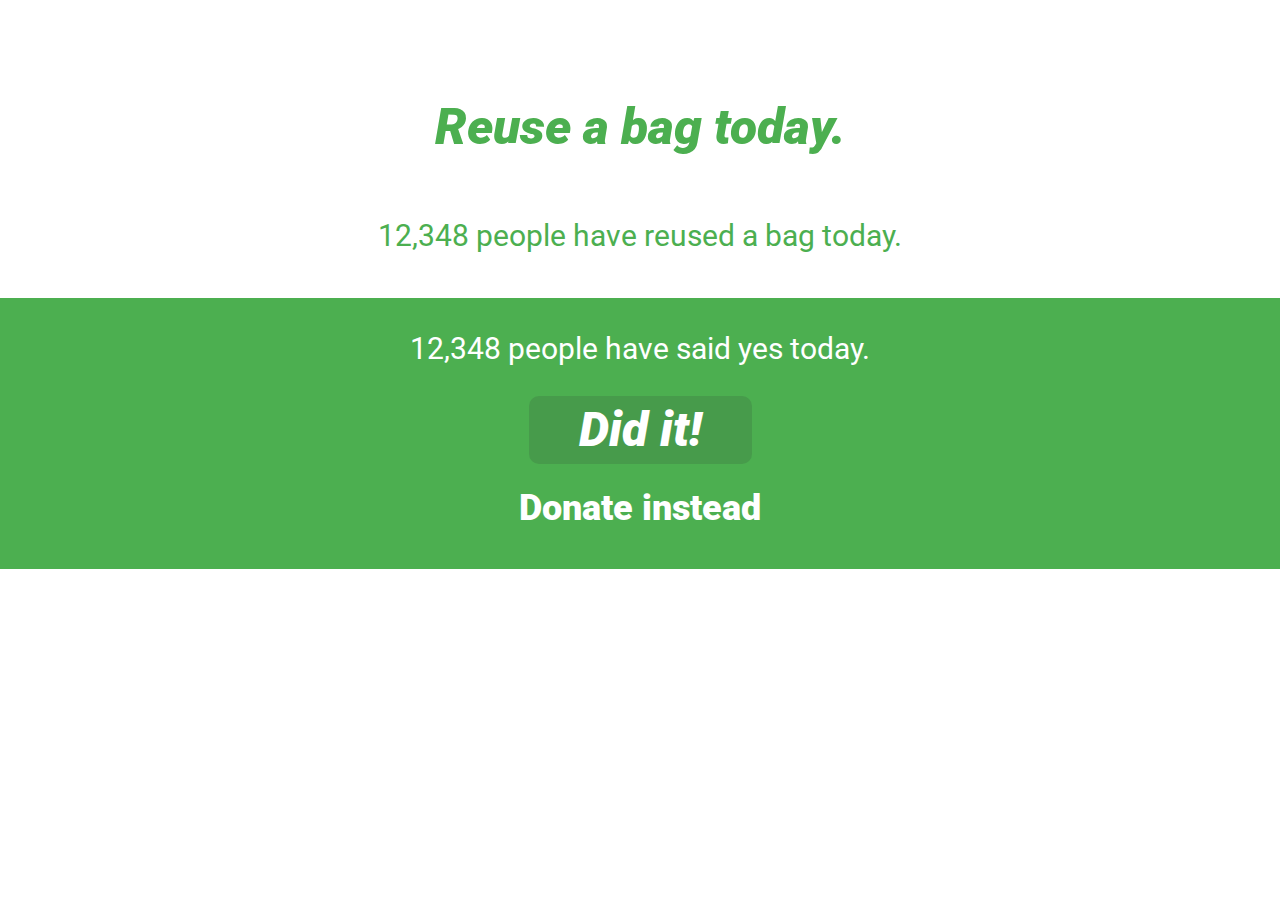
==== index.html @ 539fcfef "add jquery to tabs" ====
<!DOCTYPE html>
<html>
	<head>
		<meta charset="utf-8">
  		<meta name="viewport" content="width=device-width, initial-scale=1">
  		<title>One Thing Today</title>
		<meta name="description" content="">
		<meta title="One Thing Today">
<!-- 	    <link rel="shortcut icon" href="/images/favicon.ico" type="image/x-icon">
    	<link rel="icon" href="/images/favicon.ico" type="image/x-icon"> -->

    	<link rel="stylesheet" href="https://maxcdn.bootstrapcdn.com/bootstrap/3.3.7/css/bootstrap.min.css" integrity="sha384-BVYiiSIFeK1dGmJRAkycuHAHRg32OmUcww7on3RYdg4Va+PmSTsz/K68vbdEjh4u" crossorigin="anonymous">
    	<link href="https://fonts.googleapis.com/css?family=Roboto:400,900,900i" rel="stylesheet">
		<link rel="stylesheet" href="./main.css">
		
		<script src="http://code.jquery.com/jquery-3.1.1.min.js" integrity="sha256-hVVnYaiADRTO2PzUGmuLJr8BLUSjGIZsDYGmIJLv2b8="
		crossorigin="anonymous"></script>
		<script src="https://maxcdn.bootstrapcdn.com/bootstrap/3.3.7/js/bootstrap.min.js" integrity="sha384-Tc5IQib027qvyjSMfHjOMaLkfuWVxZxUPnCJA7l2mCWNIpG9mGCD8wGNIcPD7Txa" crossorigin="anonymous"></script>
		<script src="./main.js"></script>
		<!-- start Mixpanel --><script type="text/javascript">(function(e,a){if(!a.__SV){var b=window;try{var c,l,i,j=b.location,g=j.hash;c=function(a,b){return(l=a.match(RegExp(b+"=([^&]*)")))?l[1]:null};g&&c(g,"state")&&(i=JSON.parse(decodeURIComponent(c(g,"state"))),"mpeditor"===i.action&&(b.sessionStorage.setItem("_mpcehash",g),history.replaceState(i.desiredHash||"",e.title,j.pathname+j.search)))}catch(m){}var k,h;window.mixpanel=a;a._i=[];a.init=function(b,c,f){function e(b,a){var c=a.split(".");2==c.length&&(b=b[c[0]],a=c[1]);b[a]=function(){b.push([a].concat(Array.prototype.slice.call(arguments,
0)))}}var d=a;"undefined"!==typeof f?d=a[f]=[]:f="mixpanel";d.people=d.people||[];d.toString=function(b){var a="mixpanel";"mixpanel"!==f&&(a+="."+f);b||(a+=" (stub)");return a};d.people.toString=function(){return d.toString(1)+".people (stub)"};k="disable time_event track track_pageview track_links track_forms register register_once alias unregister identify name_tag set_config reset people.set people.set_once people.increment people.append people.union people.track_charge people.clear_charges people.delete_user".split(" ");
for(h=0;h<k.length;h++)e(d,k[h]);a._i.push([b,c,f])};a.__SV=1.2;b=e.createElement("script");b.type="text/javascript";b.async=!0;b.src="undefined"!==typeof MIXPANEL_CUSTOM_LIB_URL?MIXPANEL_CUSTOM_LIB_URL:"file:"===e.location.protocol&&"//cdn.mxpnl.com/libs/mixpanel-2-latest.min.js".match(/^\/\//)?"https://cdn.mxpnl.com/libs/mixpanel-2-latest.min.js":"//cdn.mxpnl.com/libs/mixpanel-2-latest.min.js";c=e.getElementsByTagName("script")[0];c.parentNode.insertBefore(b,c)}})(document,window.mixpanel||[]);
mixpanel.init("b48a970f2b46c65331aca0690f94a498");</script><!-- end Mixpanel -->
	</head>

	<body>
		<div id="today-item" class="white-bg">
			<h1>Reuse a bag today.</h1>
			<p>12,348 people have reused a bag today.</p>
		</div>
		<div id="action-panel" class="lt-green-bg">
			<p>12,348 people have said yes today.</p>
			<a href="./done.html"><button class="dk-green-btn">Did it!</button></a>
			<h3><a href="./donate.html">Donate instead</a></h3>
		</div>
	</body>
	
</html>
---- main.css ----
/*light green: #4caf50 */
/*dark green: #479b4b */

body {
	font-family: 'Roboto', sans-serif;
}

h1 {
	text-align: center;
	font-size: 50px;
	padding: 50px;
	font-weight: 900;
	font-style: italic;
}

h3 {
	font-weight: 900;
	font-size: 36px;
}

p {
	text-align: center;
	font-size: 30px;
}

a {
	color: white;
}

a:visited {
	color: white;
}

a:hover {
	color: white;
}

a:selected {
	color: white;
}

a:active {
	color: white;
}

#capsule {
	display: block;
	background-color: #fff;
	color: #4caf50;
	border-radius: 50px;
	font-size: 48px;
	padding: 8px 40px;
	margin: 30px auto;
	max-width: 270px;
}

.white-bg {
	background-color: #fff;
	color: #4caf50;
	padding: 30px 40px; 
}

.lt-green-bg {
	display: block;
	padding: 30px 20px; 
	background-color: #4caf50;
	color: #fff;
	text-align: center;
}

.dk-green-btn {
	background-color: #479b4b;
	border: none;
	font-size: 48px;
	font-style: italic;
	font-weight: 900;
	margin: 15px 0 5px;
	border-radius: 10px;
	padding: 0px 50px;
}

.dk-green-btn:hover {
	background-color: #378b3b;
}

.dk-green-btn:active {
	background-color: #277b2b;
}

.lt-green-btn {
	background-color: #4caf50;
	color: #fff !important;
	border-color: #479b4b;
	border-width: 1px;
	box-shadow: none;
	width: 80px;
}

.lt-green-btn.active {
	background-color: #479b4b !important;
	color: #fff !important;
}

.lt-green-btn:hover {
	color: #fff !important;
}

.minus-btn {
	background-color: #479b4b;
	border: none;
	font-size: 60px;
	color: white;
	width: 50%;
	height: 300px;
	padding-right: 75px;
}

.plus-btn {
	background-color: #4caf50;
	border: none;
	font-size: 60px;
	color: white;
	width: 50%;
	height: 300px;
	padding-left: 75px;
}

.circle {
	background-color: white;
	border-radius: 75px;
	position: absolute;
	font-size: 60px;
	color: #479b4b;
	height: 150px;
	width: 150px;
	top: 75px;
	padding-top: 33px;
	left: calc(50% - 75px);
	z-index: 1000;
	text-align: center;
}

.mission-top {
	pointer-events: none;
	position: absolute;
	top: 10px;
	color: white;
	font-size: 36px;
	width: 100%;
	text-align: center;
}

.mission-bottom {
	pointer-events: none;
	position: absolute;
	top: 234px;
	color: white;
	font-size: 36px;
	width: 100%;
	text-align: center;
}

.done-btn {
	border: none;
	background-color: white;
	border-radius: 20px;
	font-size: 22px;
	color: #479b4b;
	height: 40px;
	width: 120px;
	position: absolute;
	top: 220px;
	left: calc(50% - 60px);
	z-index: 1000;
	text-align: center;
	display: none;
}

.dollar:before {
	content: '$';
}

.bottom-div {
	text-align: center;
}

.bottom-btn {
	border: none;
	background-color: #479b4b;
	color: white;
	font-size: 24px;
	height: 72px;
	width: 60%;
	border-radius: 36px;
}

.caption {
	display: block;
	font-size: 14px;
	padding: 2px;
}

.green-dot-container {
	margin-top: 30px; 
	font-size: 30px;
	text-align: center;
	line-height: 60%;
}

#action-panel {
	padding: 30px 15px;
	text-align: center;

}

#counter {
	color: #479b4b;
	font-size: 52px;
	text-align: center;
}

.goal {
	color: #479b4b;
	font-size: 36px;
	text-align: center;
}

.phone {
	display: block !important;
}

.website {
	display: none !important;
}

@media screen and (min-width: 750px) {
	.phone {
		display: none !important;
	}

	.website {
		display: block !important;
	}
}
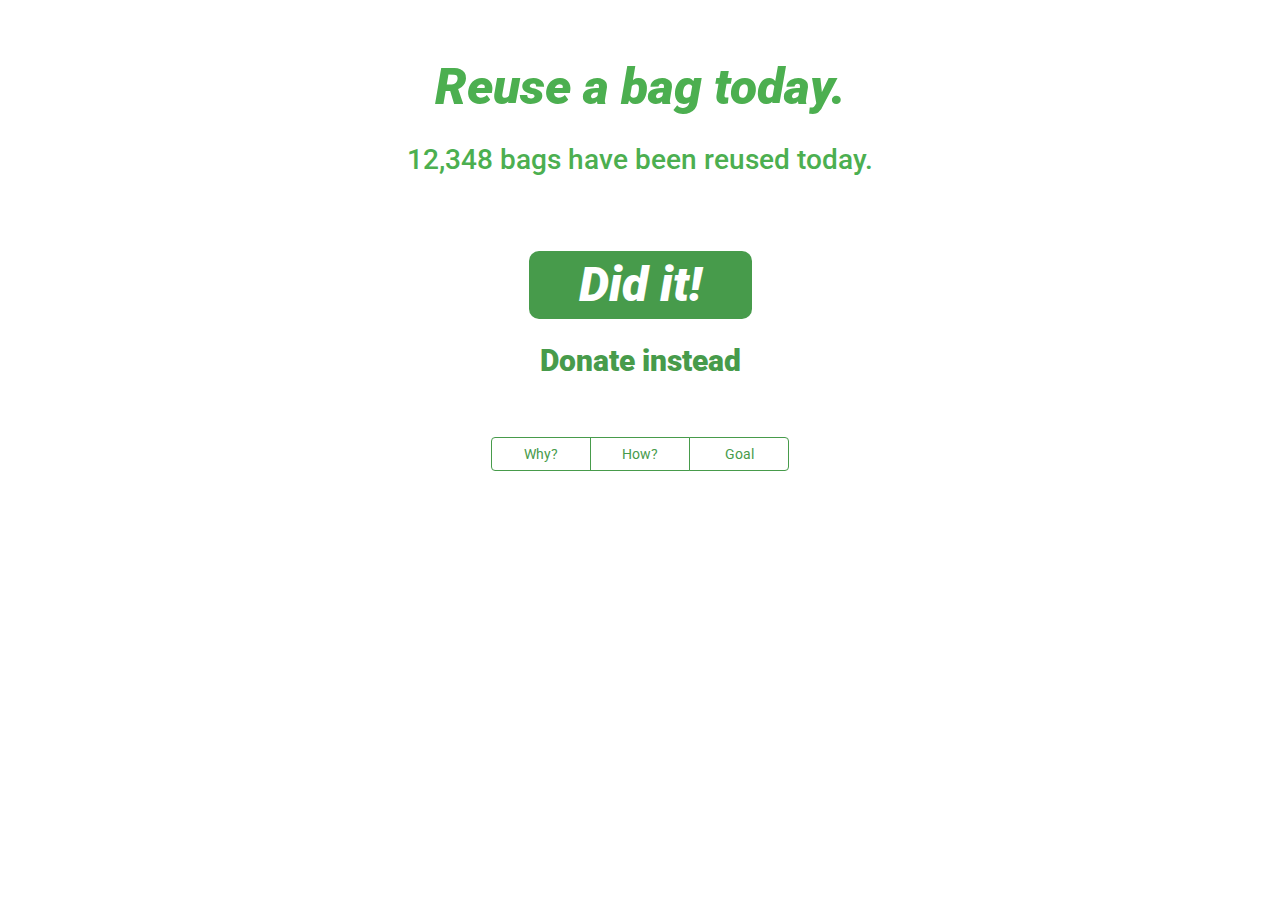
==== commit 7b382678: "Make front-page buttons functional" ====
--- a/index.html
+++ b/index.html
@@ -17,21 +17,43 @@
 		crossorigin="anonymous"></script>
 		<script src="https://maxcdn.bootstrapcdn.com/bootstrap/3.3.7/js/bootstrap.min.js" integrity="sha384-Tc5IQib027qvyjSMfHjOMaLkfuWVxZxUPnCJA7l2mCWNIpG9mGCD8wGNIcPD7Txa" crossorigin="anonymous"></script>
 		<script src="./main.js"></script>
-		<!-- start Mixpanel --><script type="text/javascript">(function(e,a){if(!a.__SV){var b=window;try{var c,l,i,j=b.location,g=j.hash;c=function(a,b){return(l=a.match(RegExp(b+"=([^&]*)")))?l[1]:null};g&&c(g,"state")&&(i=JSON.parse(decodeURIComponent(c(g,"state"))),"mpeditor"===i.action&&(b.sessionStorage.setItem("_mpcehash",g),history.replaceState(i.desiredHash||"",e.title,j.pathname+j.search)))}catch(m){}var k,h;window.mixpanel=a;a._i=[];a.init=function(b,c,f){function e(b,a){var c=a.split(".");2==c.length&&(b=b[c[0]],a=c[1]);b[a]=function(){b.push([a].concat(Array.prototype.slice.call(arguments,
-0)))}}var d=a;"undefined"!==typeof f?d=a[f]=[]:f="mixpanel";d.people=d.people||[];d.toString=function(b){var a="mixpanel";"mixpanel"!==f&&(a+="."+f);b||(a+=" (stub)");return a};d.people.toString=function(){return d.toString(1)+".people (stub)"};k="disable time_event track track_pageview track_links track_forms register register_once alias unregister identify name_tag set_config reset people.set people.set_once people.increment people.append people.union people.track_charge people.clear_charges people.delete_user".split(" ");
-for(h=0;h<k.length;h++)e(d,k[h]);a._i.push([b,c,f])};a.__SV=1.2;b=e.createElement("script");b.type="text/javascript";b.async=!0;b.src="undefined"!==typeof MIXPANEL_CUSTOM_LIB_URL?MIXPANEL_CUSTOM_LIB_URL:"file:"===e.location.protocol&&"//cdn.mxpnl.com/libs/mixpanel-2-latest.min.js".match(/^\/\//)?"https://cdn.mxpnl.com/libs/mixpanel-2-latest.min.js":"//cdn.mxpnl.com/libs/mixpanel-2-latest.min.js";c=e.getElementsByTagName("script")[0];c.parentNode.insertBefore(b,c)}})(document,window.mixpanel||[]);
-mixpanel.init("b48a970f2b46c65331aca0690f94a498");</script><!-- end Mixpanel -->
 	</head>
 
-	<body>
-		<div id="today-item" class="white-bg">
-			<h1>Reuse a bag today.</h1>
-			<p>12,348 people have reused a bag today.</p>
+	<body class="white-bg">
+		<div id="today-item">
+			<h1>
+				Reuse a bag today.
+			</h1>
+			<h2>12,348 bags have been reused today.</h2>
 		</div>
-		<div id="action-panel" class="lt-green-bg">
-			<p>12,348 people have said yes today.</p>
-			<a href="./done.html"><button class="dk-green-btn">Did it!</button></a>
-			<h3><a href="./donate.html">Donate instead</a></h3>
+
+		<div id="action-panel">
+			<a href="./done"><button class="dk-green-btn">Did it!</button></a>
+			<a class="green-link" href="./donate"><h3>Donate instead</h3></a>
+		</div>
+
+		<div id="info-section">
+			<div class="btn-group" id="button-holder" role="group">
+				<button type="button" class="btn white-btn" id="why-btn">Why?</button>
+				<button type="button" class="btn white-btn" id="how-btn">How?</button>
+				<button type="button" class="btn white-btn" id="goal-btn">Goal</button>
+			</div>
+
+			<div class="section" id="why">
+				<p>Lorem ipsum dolor sit amet, consectetur adipiscing elit. Mauris felis tellus, varius eu congue ac, ultricies ac augue. Proin ac hendrerit tellus. Mauris fermentum vel lectus at sollicitudin. Donec sodales sed felis vitae facilisis. Integer ut laoreet nunc, nec consectetur lacus. Quisque iaculis varius justo in aliquet. Etiam hendrerit elit quis semper gravida. Integer consectetur libero ullamcorper ante venenatis, vitae fermentum diam gravida. Etiam ac tempus neque. Maecenas ut porta enim, eu egestas magna. Sed quis neque sit amet lectus imperdiet semper. Aenean urna elit, fermentum non scelerisque non, rutrum sit amet massa.</p>
+				<p>Curabitur tincidunt quam at pharetra faucibus. Nam non leo diam. Fusce ante lorem, ornare vitae nisi sed, euismod vehicula dui. Praesent tortor metus, blandit vel aliquam mattis, tincidunt at ante. In ornare nulla vel est ornare commodo. Vestibulum non felis dignissim, iaculis ante lacinia, ultrices dui. Aenean scelerisque vehicula nisl tincidunt mattis. Phasellus cursus at risus eget ornare. Fusce vitae justo vestibulum mi gravida laoreet.</p>
+				<p>Nam pharetra maximus tortor, sed luctus arcu blandit at. Cras tristique viverra nunc non eleifend. Vivamus finibus et dolor eu malesuada. Interdum et malesuada fames ac ante ipsum primis in faucibus. In quam nunc, convallis sed lacinia sit amet, faucibus quis libero. Pellentesque habitant morbi tristique senectus et netus et malesuada fames ac turpis egestas. In et orci velit. Mauris sed ornare magna. Aliquam hendrerit mauris ipsum, vel vehicula nisl auctor sit amet. Suspendisse sodales dui a quam placerat lobortis. In tempor interdum turpis quis lacinia. Vivamus efficitur suscipit enim.</p>
+			</div>
+			<div class="section" id="how">
+				<p>Lorem ipsum dolor sit amet, consectetur adipiscing elit. Cras congue, nisi non pulvinar ultricies, ante urna dapibus erat, sagittis blandit magna ipsum in velit. Aenean rutrum vel enim in fermentum. Sed ex tortor, pretium ut massa sit amet, consectetur laoreet metus. Interdum et malesuada fames ac ante ipsum primis in faucibus. Donec facilisis dolor et facilisis rhoncus. Nunc consequat leo sodales lacus lacinia laoreet. Duis rutrum justo et nulla consectetur maximus. Duis pellentesque rhoncus erat vitae tristique. Donec vitae lacus sodales, euismod dolor quis, volutpat lacus. Cras blandit euismod pretium. Donec a justo vitae metus consectetur fermentum. In mollis iaculis arcu, sed rhoncus lacus ornare ut.</p>
+				<p>Fusce lorem leo, condimentum vitae tortor non, eleifend convallis sapien. Vestibulum condimentum vulputate lorem. Phasellus malesuada volutpat condimentum. Phasellus vulputate urna lectus, eget porta eros rhoncus vel. Integer nec mollis lorem, in accumsan ante. Phasellus mi nibh, finibus nec pellentesque at, scelerisque sed nulla. Pellentesque habitant morbi tristique senectus et netus et malesuada fames ac turpis egestas. Donec vehicula gravida arcu, nec convallis est feugiat vel. Donec id nunc quis tortor tincidunt eleifend ultrices eget libero. Nam egestas lobortis maximus. Donec scelerisque magna in risus aliquam, in molestie eros mattis. Fusce at pulvinar ligula, id scelerisque sem. Suspendisse eu massa blandit, consectetur dui vel, interdum est. Integer ullamcorper nibh ac lorem auctor viverra.</p>
+				<p>Aliquam blandit lorem lacus, interdum fermentum leo rutrum non. Vivamus eros libero, ornare ut diam ac, interdum feugiat dolor. Sed at eros eu elit tincidunt semper non nec nisl. Nam dapibus id ex ac gravida. Suspendisse porttitor eleifend erat. Integer vestibulum augue non pulvinar dictum. Nulla eleifend pretium felis sed eleifend. Praesent lacinia elit porta, dignissim felis non, hendrerit ipsum. Sed laoreet ante non accumsan aliquet.</p>
+			</div>
+			<div class="section" id="goal">
+				<p>Lorem ipsum dolor sit amet, consectetur adipiscing elit. Suspendisse euismod dapibus ante in lacinia. Aenean nec erat placerat dui placerat consequat tempor eleifend quam. Donec tincidunt ex vel vehicula consectetur. Phasellus eu diam placerat, lobortis massa sit amet, facilisis purus. Sed volutpat malesuada fringilla. Donec viverra felis urna, sit amet pellentesque eros molestie et. Suspendisse potenti.</p>
+				<p>Donec gravida tellus non convallis interdum. Sed leo metus, sodales nec erat sed, fringilla bibendum erat. In magna nisi, sollicitudin id nunc vel, laoreet mollis mi. Aliquam erat volutpat. Vestibulum eu luctus lacus, quis tempus dui. Fusce sit amet tellus non massa varius eleifend a nec lorem. Aenean convallis metus ligula, eget interdum neque pulvinar non. Aenean volutpat justo semper, molestie diam finibus, finibus neque.</p>
+				<p>Aenean at leo arcu. Suspendisse mollis ante quis arcu feugiat accumsan. In vitae ex ut ante scelerisque scelerisque vitae in erat. Mauris a feugiat nisl, in dignissim tellus. Ut consectetur feugiat libero luctus viverra. Nam rutrum lectus vitae tortor convallis, in semper risus efficitur. Duis ultrices ex sed tortor mattis posuere. Duis vulputate velit non dui convallis gravida. Fusce aliquet, nibh vel bibendum egestas, velit augue pellentesque urna, vel pellentesque eros metus vulputate felis. Fusce convallis sodales tristique.</p>
+			</div>
 		</div>
 	</body>
 	
--- a/main.css
+++ b/main.css
@@ -8,14 +8,20 @@
 h1 {
 	text-align: center;
 	font-size: 50px;
-	padding: 50px;
+	padding: 10px;
 	font-weight: 900;
 	font-style: italic;
 }
 
+h2 {
+	text-align: center;
+	font-size: 28px;
+	padding-bottom: 20px;
+}
+
 h3 {
 	font-weight: 900;
-	font-size: 36px;
+	font-size: 30px;
 }
 
 p {
@@ -43,7 +49,27 @@
 	color: white;
 }
 
-#capsule {
+.green-link {
+	color: #479b4b;
+}
+
+.green-link:visited {
+	color: #479b4b;
+}
+
+.green-link:hover {
+	color: #479b4b;
+}
+
+.green-link:selected {
+	color: #479b4b;
+}
+
+.green-link:active {
+	color: #479b4b;
+}
+
+.capsule {
 	display: block;
 	background-color: #fff;
 	color: #4caf50;
@@ -62,7 +88,7 @@
 
 .lt-green-bg {
 	display: block;
-	padding: 30px 20px; 
+	padding: 30px 40px; 
 	background-color: #4caf50;
 	color: #fff;
 	text-align: center;
@@ -93,7 +119,7 @@
 	border-color: #479b4b;
 	border-width: 1px;
 	box-shadow: none;
-	width: 80px;
+	width: 100px;
 }
 
 .lt-green-btn.active {
@@ -103,6 +129,41 @@
 
 .lt-green-btn:hover {
 	color: #fff !important;
+}
+
+#info-section {
+	text-align: center;
+}
+
+.white-btn {
+	background-color: #fff;
+	color: #479b4b;
+	border-color: #479b4b;
+	border-width: 1px;
+	box-shadow: none;
+	width: 100px;
+}
+
+.white-btn.active {
+	background-color: #479b4b;
+	color: #fff;
+}
+
+.white-btn:hover {
+	color: #479b4b;
+}
+
+.white-btn.active:hover {
+	color: #fff;
+}
+
+.section {
+	display: none;
+	font-size: 
+}
+
+.section.active {
+	display: block;
 }
 
 .minus-btn {
@@ -210,7 +271,7 @@
 #action-panel {
 	padding: 30px 15px;
 	text-align: center;
-
+	margin-bottom: 20px;
 }
 
 #counter {
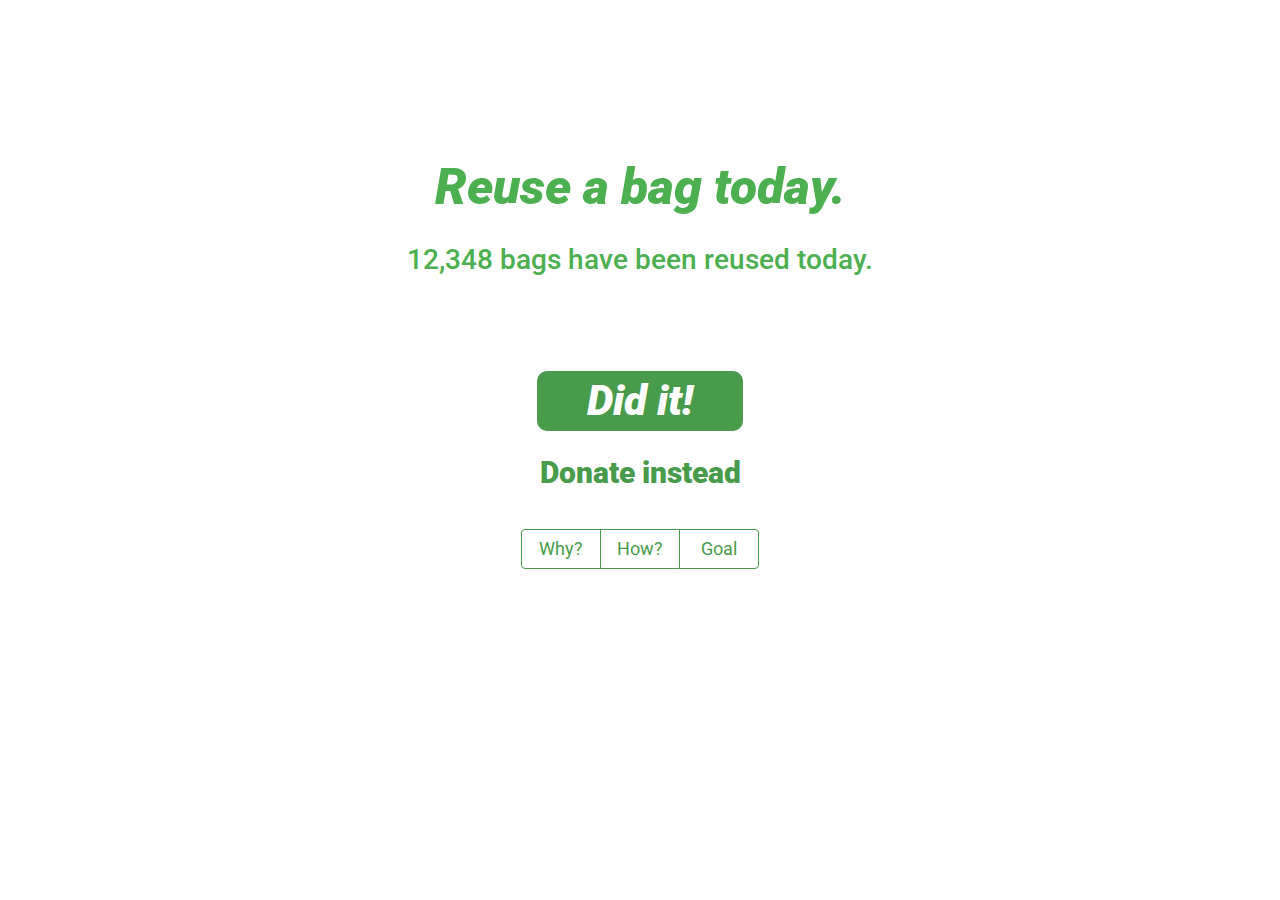
==== commit d8c1e5d5: "CSS to make it pretty for the viewers" ====
--- a/index.html
+++ b/index.html
@@ -17,6 +17,10 @@
 		crossorigin="anonymous"></script>
 		<script src="https://maxcdn.bootstrapcdn.com/bootstrap/3.3.7/js/bootstrap.min.js" integrity="sha384-Tc5IQib027qvyjSMfHjOMaLkfuWVxZxUPnCJA7l2mCWNIpG9mGCD8wGNIcPD7Txa" crossorigin="anonymous"></script>
 		<script src="./main.js"></script>
+		<!-- start Mixpanel --><script type="text/javascript">(function(e,a){if(!a.__SV){var b=window;try{var c,l,i,j=b.location,g=j.hash;c=function(a,b){return(l=a.match(RegExp(b+"=([^&]*)")))?l[1]:null};g&&c(g,"state")&&(i=JSON.parse(decodeURIComponent(c(g,"state"))),"mpeditor"===i.action&&(b.sessionStorage.setItem("_mpcehash",g),history.replaceState(i.desiredHash||"",e.title,j.pathname+j.search)))}catch(m){}var k,h;window.mixpanel=a;a._i=[];a.init=function(b,c,f){function e(b,a){var c=a.split(".");2==c.length&&(b=b[c[0]],a=c[1]);b[a]=function(){b.push([a].concat(Array.prototype.slice.call(arguments,
+0)))}}var d=a;"undefined"!==typeof f?d=a[f]=[]:f="mixpanel";d.people=d.people||[];d.toString=function(b){var a="mixpanel";"mixpanel"!==f&&(a+="."+f);b||(a+=" (stub)");return a};d.people.toString=function(){return d.toString(1)+".people (stub)"};k="disable time_event track track_pageview track_links track_forms register register_once alias unregister identify name_tag set_config reset people.set people.set_once people.increment people.append people.union people.track_charge people.clear_charges people.delete_user".split(" ");
+for(h=0;h<k.length;h++)e(d,k[h]);a._i.push([b,c,f])};a.__SV=1.2;b=e.createElement("script");b.type="text/javascript";b.async=!0;b.src="undefined"!==typeof MIXPANEL_CUSTOM_LIB_URL?MIXPANEL_CUSTOM_LIB_URL:"file:"===e.location.protocol&&"//cdn.mxpnl.com/libs/mixpanel-2-latest.min.js".match(/^\/\//)?"https://cdn.mxpnl.com/libs/mixpanel-2-latest.min.js":"//cdn.mxpnl.com/libs/mixpanel-2-latest.min.js";c=e.getElementsByTagName("script")[0];c.parentNode.insertBefore(b,c)}})(document,window.mixpanel||[]);
+mixpanel.init("b48a970f2b46c65331aca0690f94a498");</script><!-- end Mixpanel -->
 	</head>
 
 	<body class="white-bg">
@@ -40,19 +44,19 @@
 			</div>
 
 			<div class="section" id="why">
-				<p>Lorem ipsum dolor sit amet, consectetur adipiscing elit. Mauris felis tellus, varius eu congue ac, ultricies ac augue. Proin ac hendrerit tellus. Mauris fermentum vel lectus at sollicitudin. Donec sodales sed felis vitae facilisis. Integer ut laoreet nunc, nec consectetur lacus. Quisque iaculis varius justo in aliquet. Etiam hendrerit elit quis semper gravida. Integer consectetur libero ullamcorper ante venenatis, vitae fermentum diam gravida. Etiam ac tempus neque. Maecenas ut porta enim, eu egestas magna. Sed quis neque sit amet lectus imperdiet semper. Aenean urna elit, fermentum non scelerisque non, rutrum sit amet massa.</p>
-				<p>Curabitur tincidunt quam at pharetra faucibus. Nam non leo diam. Fusce ante lorem, ornare vitae nisi sed, euismod vehicula dui. Praesent tortor metus, blandit vel aliquam mattis, tincidunt at ante. In ornare nulla vel est ornare commodo. Vestibulum non felis dignissim, iaculis ante lacinia, ultrices dui. Aenean scelerisque vehicula nisl tincidunt mattis. Phasellus cursus at risus eget ornare. Fusce vitae justo vestibulum mi gravida laoreet.</p>
-				<p>Nam pharetra maximus tortor, sed luctus arcu blandit at. Cras tristique viverra nunc non eleifend. Vivamus finibus et dolor eu malesuada. Interdum et malesuada fames ac ante ipsum primis in faucibus. In quam nunc, convallis sed lacinia sit amet, faucibus quis libero. Pellentesque habitant morbi tristique senectus et netus et malesuada fames ac turpis egestas. In et orci velit. Mauris sed ornare magna. Aliquam hendrerit mauris ipsum, vel vehicula nisl auctor sit amet. Suspendisse sodales dui a quam placerat lobortis. In tempor interdum turpis quis lacinia. Vivamus efficitur suscipit enim.</p>
+				<div class="col-md-4">Lorem ipsum dolor sit amet, consectetur adipiscing elit. Mauris felis tellus, varius eu congue ac, ultricies ac augue.</div>
+				<div class="col-md-4">Curabitur tincidunt quam at pharetra faucibus. Nam non leo diam. Fusce ante lorem, ornare vitae nisi sed, euismod vehicula dui.</div>
+				<div class="col-md-4">Nam pharetra maximus tortor, sed luctus arcu blandit at. Cras tristique viverra nunc non eleifend. Vivamus finibus et dolor eu malesuada.</div>
 			</div>
 			<div class="section" id="how">
-				<p>Lorem ipsum dolor sit amet, consectetur adipiscing elit. Cras congue, nisi non pulvinar ultricies, ante urna dapibus erat, sagittis blandit magna ipsum in velit. Aenean rutrum vel enim in fermentum. Sed ex tortor, pretium ut massa sit amet, consectetur laoreet metus. Interdum et malesuada fames ac ante ipsum primis in faucibus. Donec facilisis dolor et facilisis rhoncus. Nunc consequat leo sodales lacus lacinia laoreet. Duis rutrum justo et nulla consectetur maximus. Duis pellentesque rhoncus erat vitae tristique. Donec vitae lacus sodales, euismod dolor quis, volutpat lacus. Cras blandit euismod pretium. Donec a justo vitae metus consectetur fermentum. In mollis iaculis arcu, sed rhoncus lacus ornare ut.</p>
-				<p>Fusce lorem leo, condimentum vitae tortor non, eleifend convallis sapien. Vestibulum condimentum vulputate lorem. Phasellus malesuada volutpat condimentum. Phasellus vulputate urna lectus, eget porta eros rhoncus vel. Integer nec mollis lorem, in accumsan ante. Phasellus mi nibh, finibus nec pellentesque at, scelerisque sed nulla. Pellentesque habitant morbi tristique senectus et netus et malesuada fames ac turpis egestas. Donec vehicula gravida arcu, nec convallis est feugiat vel. Donec id nunc quis tortor tincidunt eleifend ultrices eget libero. Nam egestas lobortis maximus. Donec scelerisque magna in risus aliquam, in molestie eros mattis. Fusce at pulvinar ligula, id scelerisque sem. Suspendisse eu massa blandit, consectetur dui vel, interdum est. Integer ullamcorper nibh ac lorem auctor viverra.</p>
-				<p>Aliquam blandit lorem lacus, interdum fermentum leo rutrum non. Vivamus eros libero, ornare ut diam ac, interdum feugiat dolor. Sed at eros eu elit tincidunt semper non nec nisl. Nam dapibus id ex ac gravida. Suspendisse porttitor eleifend erat. Integer vestibulum augue non pulvinar dictum. Nulla eleifend pretium felis sed eleifend. Praesent lacinia elit porta, dignissim felis non, hendrerit ipsum. Sed laoreet ante non accumsan aliquet.</p>
+				<div class="col-md-4">Lorem ipsum dolor sit amet, consectetur adipiscing elit. Cras congue, nisi non pulvinar ultricies, ante urna dapibus erat, sagittis blandit magna ipsum in velit.</div>
+				<div class="col-md-4">Fusce lorem leo, condimentum vitae tortor non, eleifend convallis sapien. Vestibulum condimentum vulputate lorem.</div>
+				<div class="col-md-4">Aliquam blandit lorem lacus, interdum fermentum leo rutrum non. Vivamus eros libero, ornare ut diam ac, interdum feugiat dolor.</div>
 			</div>
 			<div class="section" id="goal">
-				<p>Lorem ipsum dolor sit amet, consectetur adipiscing elit. Suspendisse euismod dapibus ante in lacinia. Aenean nec erat placerat dui placerat consequat tempor eleifend quam. Donec tincidunt ex vel vehicula consectetur. Phasellus eu diam placerat, lobortis massa sit amet, facilisis purus. Sed volutpat malesuada fringilla. Donec viverra felis urna, sit amet pellentesque eros molestie et. Suspendisse potenti.</p>
-				<p>Donec gravida tellus non convallis interdum. Sed leo metus, sodales nec erat sed, fringilla bibendum erat. In magna nisi, sollicitudin id nunc vel, laoreet mollis mi. Aliquam erat volutpat. Vestibulum eu luctus lacus, quis tempus dui. Fusce sit amet tellus non massa varius eleifend a nec lorem. Aenean convallis metus ligula, eget interdum neque pulvinar non. Aenean volutpat justo semper, molestie diam finibus, finibus neque.</p>
-				<p>Aenean at leo arcu. Suspendisse mollis ante quis arcu feugiat accumsan. In vitae ex ut ante scelerisque scelerisque vitae in erat. Mauris a feugiat nisl, in dignissim tellus. Ut consectetur feugiat libero luctus viverra. Nam rutrum lectus vitae tortor convallis, in semper risus efficitur. Duis ultrices ex sed tortor mattis posuere. Duis vulputate velit non dui convallis gravida. Fusce aliquet, nibh vel bibendum egestas, velit augue pellentesque urna, vel pellentesque eros metus vulputate felis. Fusce convallis sodales tristique.</p>
+				<div class="col-md-4">Lorem ipsum dolor sit amet, consectetur adipiscing elit. Suspendisse euismod dapibus ante in lacinia.</div>
+				<div class="col-md-4">Donec gravida tellus non convallis interdum. Sed leo metus, sodales nec erat sed, fringilla bibendum erat.</div>
+				<div class="col-md-4">Aenean at leo arcu. Suspendisse mollis ante quis arcu feugiat accumsan. In vitae ex ut ante scelerisque scelerisque vitae in erat.</div>
 			</div>
 		</div>
 	</body>
--- a/main.css
+++ b/main.css
@@ -69,7 +69,7 @@
 	color: #479b4b;
 }
 
-.capsule {
+#capsule {
 	display: block;
 	background-color: #fff;
 	color: #4caf50;
@@ -88,7 +88,7 @@
 
 .lt-green-bg {
 	display: block;
-	padding: 30px 40px; 
+	padding: 30px 20px; 
 	background-color: #4caf50;
 	color: #fff;
 	text-align: center;
@@ -97,7 +97,7 @@
 .dk-green-btn {
 	background-color: #479b4b;
 	border: none;
-	font-size: 48px;
+	font-size: 42px;
 	font-style: italic;
 	font-weight: 900;
 	margin: 15px 0 5px;
@@ -119,7 +119,7 @@
 	border-color: #479b4b;
 	border-width: 1px;
 	box-shadow: none;
-	width: 100px;
+	width: 80px;
 }
 
 .lt-green-btn.active {
@@ -141,7 +141,8 @@
 	border-color: #479b4b;
 	border-width: 1px;
 	box-shadow: none;
-	width: 100px;
+	width: 80px;
+	font-size: 18px;
 }
 
 .white-btn.active {
@@ -159,11 +160,16 @@
 
 .section {
 	display: none;
-	font-size: 
+	padding-top: 20px;
 }
 
 .section.active {
 	display: block;
+}
+
+.section > p {
+	font-size: 16px;
+	margin-top: 10px;
 }
 
 .minus-btn {
@@ -204,9 +210,9 @@
 .mission-top {
 	pointer-events: none;
 	position: absolute;
-	top: 10px;
-	color: white;
-	font-size: 36px;
+	top: 16px;
+	color: white;
+	font-size: 30px;
 	width: 100%;
 	text-align: center;
 }
@@ -214,9 +220,9 @@
 .mission-bottom {
 	pointer-events: none;
 	position: absolute;
-	top: 234px;
-	color: white;
-	font-size: 36px;
+	top: 240px;
+	color: white;
+	font-size: 30px;
 	width: 100%;
 	text-align: center;
 }
@@ -257,7 +263,7 @@
 
 .caption {
 	display: block;
-	font-size: 14px;
+	font-size: 16px;
 	padding: 2px;
 }
 
@@ -269,7 +275,7 @@
 }
 
 #action-panel {
-	padding: 30px 15px;
+	padding: 10px;
 	text-align: center;
 	margin-bottom: 20px;
 }
@@ -282,8 +288,9 @@
 
 .goal {
 	color: #479b4b;
-	font-size: 36px;
-	text-align: center;
+	font-size: 30px;
+	text-align: center;
+	padding: 0px 10px;
 }
 
 .phone {
@@ -302,4 +309,31 @@
 	.website {
 		display: block !important;
 	}
+}
+
+.section > .col-md-4 {
+	padding: 10px 0;
+}
+
+.green-dot-container > .row > .col-md-4 {
+	padding: 10px 0;
+}
+
+@media screen and (min-width: 991px) {
+	.white-bg {
+		padding: 100px 80px 40px 80px;
+	}
+
+	#today-item {
+		margin: 50px 0;
+	}
+
+	.section > .col-md-4 {
+		padding: 10px;
+		font-size: 18px;
+	}
+}
+
+.fa {
+	margin: 40px 0 10px 0;
 }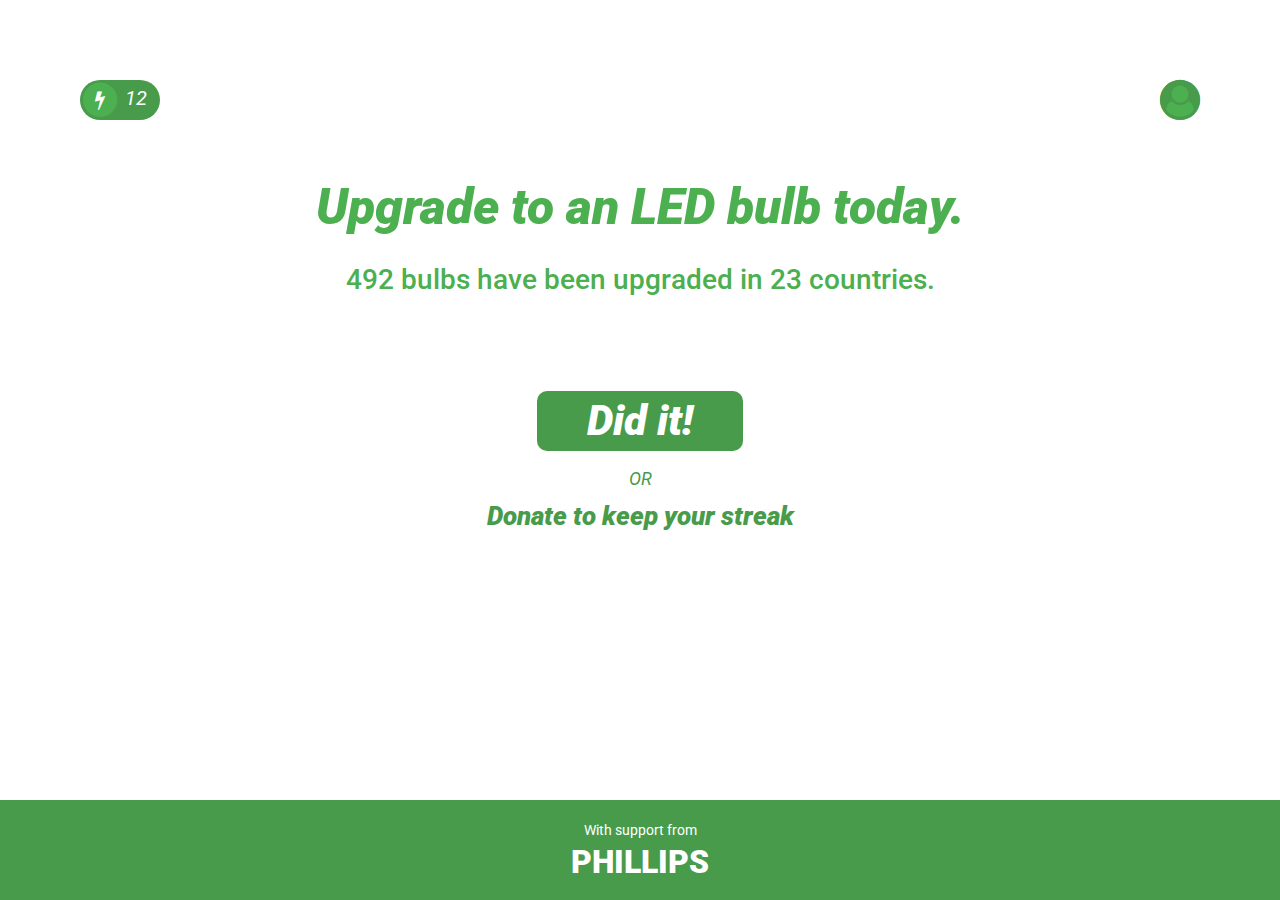
==== commit 004e900c: "Front page with footer" ====
--- a/index.html
+++ b/index.html
@@ -11,6 +11,7 @@
 
     	<link rel="stylesheet" href="https://maxcdn.bootstrapcdn.com/bootstrap/3.3.7/css/bootstrap.min.css" integrity="sha384-BVYiiSIFeK1dGmJRAkycuHAHRg32OmUcww7on3RYdg4Va+PmSTsz/K68vbdEjh4u" crossorigin="anonymous">
     	<link href="https://fonts.googleapis.com/css?family=Roboto:400,900,900i" rel="stylesheet">
+    	<link rel="stylesheet" href="http://maxcdn.bootstrapcdn.com/font-awesome/4.7.0/css/font-awesome.min.css">
 		<link rel="stylesheet" href="./main.css">
 		
 		<script src="http://code.jquery.com/jquery-3.1.1.min.js" integrity="sha256-hVVnYaiADRTO2PzUGmuLJr8BLUSjGIZsDYGmIJLv2b8="
@@ -24,41 +25,35 @@
 	</head>
 
 	<body class="white-bg">
+		<div id="streak">
+			<span class="fa-stack fa-lg">
+				<i class="fa fa-circle fa-stack-2x"></i>
+				<i class="fa fa-bolt fa-stack-1x fa-inverse" aria-hidden="true"></i>
+			</span>
+			12
+		</div>
+		<div id="user">
+			<span class="fa-stack fa-lg">
+				<i class="fa fa-user-circle fa-stack-2x"></i>
+			</span>
+		</div>
 		<div id="today-item">
 			<h1>
-				Reuse a bag today.
+				Upgrade to an LED bulb today.
 			</h1>
-			<h2>12,348 bags have been reused today.</h2>
+			<h2>492 bulbs have been upgraded in 23 countries.</h2>
 		</div>
 
 		<div id="action-panel">
 			<a href="./done"><button class="dk-green-btn">Did it!</button></a>
-			<a class="green-link" href="./donate"><h3>Donate instead</h3></a>
+			<p>OR</p>
+			<a class="green-link" href="./donate"><h3>Donate to keep your streak</h3></a>
 		</div>
 
-		<div id="info-section">
-			<div class="btn-group" id="button-holder" role="group">
-				<button type="button" class="btn white-btn" id="why-btn">Why?</button>
-				<button type="button" class="btn white-btn" id="how-btn">How?</button>
-				<button type="button" class="btn white-btn" id="goal-btn">Goal</button>
-			</div>
-
-			<div class="section" id="why">
-				<div class="col-md-4">Lorem ipsum dolor sit amet, consectetur adipiscing elit. Mauris felis tellus, varius eu congue ac, ultricies ac augue.</div>
-				<div class="col-md-4">Curabitur tincidunt quam at pharetra faucibus. Nam non leo diam. Fusce ante lorem, ornare vitae nisi sed, euismod vehicula dui.</div>
-				<div class="col-md-4">Nam pharetra maximus tortor, sed luctus arcu blandit at. Cras tristique viverra nunc non eleifend. Vivamus finibus et dolor eu malesuada.</div>
-			</div>
-			<div class="section" id="how">
-				<div class="col-md-4">Lorem ipsum dolor sit amet, consectetur adipiscing elit. Cras congue, nisi non pulvinar ultricies, ante urna dapibus erat, sagittis blandit magna ipsum in velit.</div>
-				<div class="col-md-4">Fusce lorem leo, condimentum vitae tortor non, eleifend convallis sapien. Vestibulum condimentum vulputate lorem.</div>
-				<div class="col-md-4">Aliquam blandit lorem lacus, interdum fermentum leo rutrum non. Vivamus eros libero, ornare ut diam ac, interdum feugiat dolor.</div>
-			</div>
-			<div class="section" id="goal">
-				<div class="col-md-4">Lorem ipsum dolor sit amet, consectetur adipiscing elit. Suspendisse euismod dapibus ante in lacinia.</div>
-				<div class="col-md-4">Donec gravida tellus non convallis interdum. Sed leo metus, sodales nec erat sed, fringilla bibendum erat.</div>
-				<div class="col-md-4">Aenean at leo arcu. Suspendisse mollis ante quis arcu feugiat accumsan. In vitae ex ut ante scelerisque scelerisque vitae in erat.</div>
-			</div>
-		</div>
+		<a href="#sponsorlink"><footer>
+			With support from
+			<div class="logo">PHILLIPS</div>
+		</footer></a>
 	</body>
 	
 </html>
--- a/main.css
+++ b/main.css
@@ -21,14 +21,14 @@
 
 h3 {
 	font-weight: 900;
+	font-size: 26px;
+}
+
+p {
+	text-align: center;
 	font-size: 30px;
 }
 
-p {
-	text-align: center;
-	font-size: 30px;
-}
-
 a {
 	color: white;
 }
@@ -49,7 +49,29 @@
 	color: white;
 }
 
+footer {
+	bottom: 0;
+	left: 0;
+	text-align: center;
+	width: calc(100% + 80px);
+	height: 100px;
+	background-color: #479b4b;
+	color: white;
+	padding: 20px;
+	margin: 0 -40px -40px;
+}
+
+a:hover > footer {
+	text-decoration: none;
+}
+
+.logo {
+	font-weight: 900;
+	font-size: 32px;
+}
+
 .green-link {
+	font-style: italic;
 	color: #479b4b;
 }
 
@@ -67,6 +89,10 @@
 
 .green-link:active {
 	color: #479b4b;
+}
+
+.green-link > h3 {
+	margin-top: 0;
 }
 
 #capsule {
@@ -80,6 +106,47 @@
 	max-width: 270px;
 }
 
+#streak {
+	height: 40px;
+	width: 80px;
+	background-color: #479b4b;
+	color: white;
+	border-radius: 20px;
+	font-style: italic;
+	font-size: 20px;
+	display: inline-block;
+}
+
+#streak > .fa-stack {
+	color: #4caf50;
+	font-size: 20px;
+}
+
+#streak > .fa-stack > .fa {
+	margin: 0;
+}
+
+#user {
+	height: 40px;
+	width: 40px;
+	background-color: #4caf50;
+	color: white;
+	border-radius: 20px;
+	font-size: 20px;
+	display: inline-block;
+	right: 0;
+	float: right;
+}
+
+#user > .fa-stack {
+	color: #479b4b;
+	font-size: 20px;
+}
+
+#user > .fa-stack > .fa {
+	margin: 0;
+}
+
 .white-bg {
 	background-color: #fff;
 	color: #4caf50;
@@ -280,6 +347,13 @@
 	margin-bottom: 20px;
 }
 
+#action-panel > p {
+	font-style: italic;
+	color: #479b4b;
+	margin: 10px;
+	font-size: 18px;
+}
+
 #counter {
 	color: #479b4b;
 	font-size: 52px;
@@ -321,7 +395,7 @@
 
 @media screen and (min-width: 991px) {
 	.white-bg {
-		padding: 100px 80px 40px 80px;
+		padding: 80px 80px 40px 80px;
 	}
 
 	#today-item {
@@ -332,6 +406,16 @@
 		padding: 10px;
 		font-size: 18px;
 	}
+
+	footer {
+		position: fixed;
+		margin: 0;
+		width: 100%;
+	}
+
+	body {
+		margin-bottom: 79px;
+	}
 }
 
 .fa {
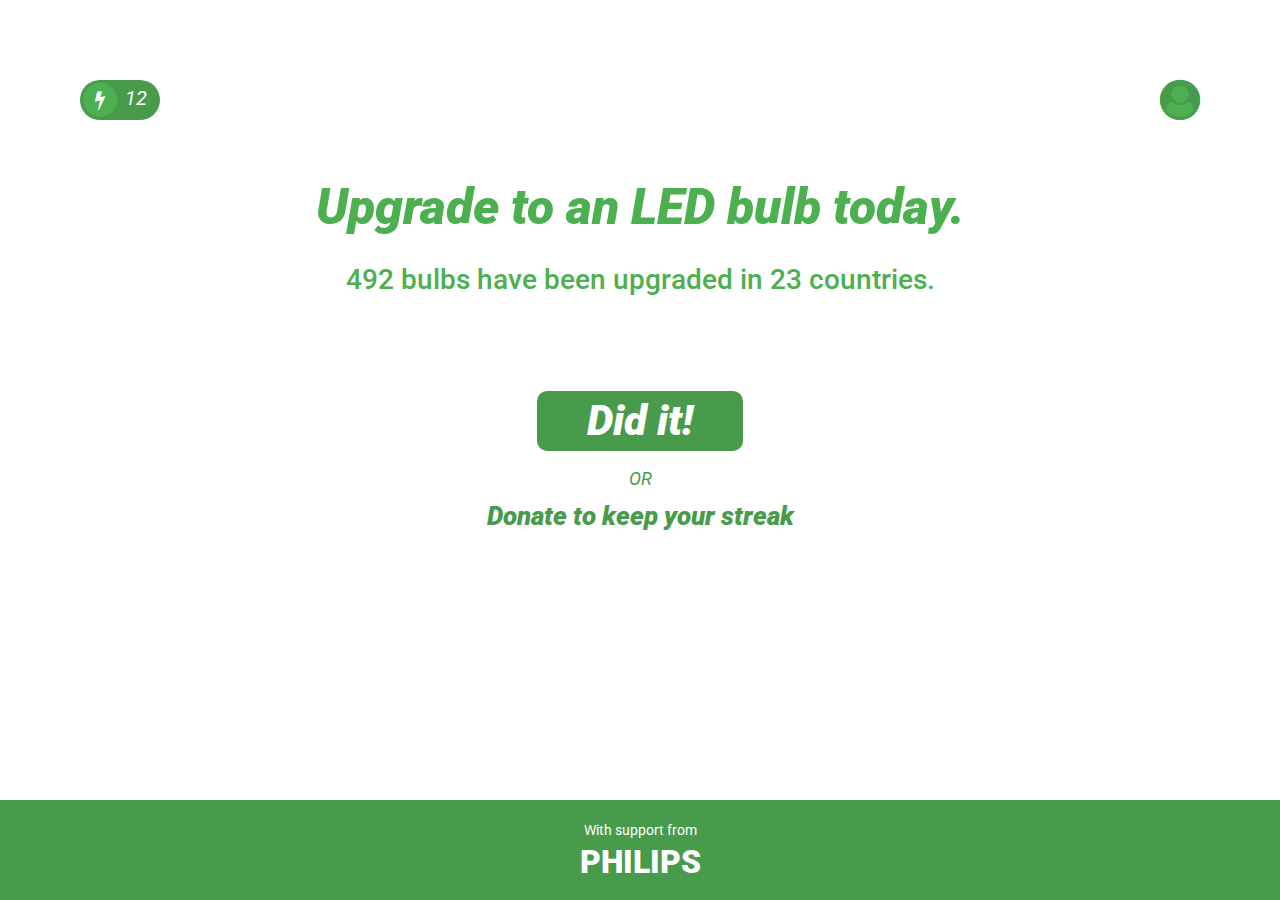
==== commit 8d29d1a5: "Last fixes before presentation" ====
--- a/index.html
+++ b/index.html
@@ -6,8 +6,12 @@
   		<title>One Thing Today</title>
 		<meta name="description" content="">
 		<meta title="One Thing Today">
-<!-- 	    <link rel="shortcut icon" href="/images/favicon.ico" type="image/x-icon">
-    	<link rel="icon" href="/images/favicon.ico" type="image/x-icon"> -->
+		<link rel="shortcut icon" href="./images/favicon.ico" type="image/x-icon">
+    	<link rel="icon" href="./images/favicon.ico" type="image/x-icon">
+    	<link rel="icon" sizes="192x192" href="/images/logo_192.png">
+    	<link rel="icon" sizes="128x128" href="/images/logo_128.png">
+    	<link rel="apple-touch-icon" sizes="128x128" href="/images/logo_128.png">
+    	<link rel="apple-touch-icon-precomposed" sizes="128x128" href="/images/logo_128.png">
 
     	<link rel="stylesheet" href="https://maxcdn.bootstrapcdn.com/bootstrap/3.3.7/css/bootstrap.min.css" integrity="sha384-BVYiiSIFeK1dGmJRAkycuHAHRg32OmUcww7on3RYdg4Va+PmSTsz/K68vbdEjh4u" crossorigin="anonymous">
     	<link href="https://fonts.googleapis.com/css?family=Roboto:400,900,900i" rel="stylesheet">
@@ -32,11 +36,23 @@
 			</span>
 			12
 		</div>
+		<div id="modal" class="modal">
+			<div class="modal-content">
+				<span class="close">
+					<i class="fa fa-times" aria-hidden="true"></i>
+				</span>
+				You currently have a streak of <div class="streak-number"><span class="fa-stack fa-lg middle-icon">
+					<i class="fa fa-circle fa-stack-2x"></i>
+					<i class="fa fa-bolt fa-stack-1x fa-inverse" aria-hidden="true"></i>
+				</span>12</div> continuous days! Great work!
+			</div>
+		</div>
 		<div id="user">
 			<span class="fa-stack fa-lg">
 				<i class="fa fa-user-circle fa-stack-2x"></i>
 			</span>
 		</div>
+
 		<div id="today-item">
 			<h1>
 				Upgrade to an LED bulb today.
@@ -52,7 +68,7 @@
 
 		<a href="#sponsorlink"><footer>
 			With support from
-			<div class="logo">PHILLIPS</div>
+			<div class="logo">PHILIPS</div>
 		</footer></a>
 	</body>
 	
--- a/main.css
+++ b/main.css
@@ -115,6 +115,7 @@
 	font-style: italic;
 	font-size: 20px;
 	display: inline-block;
+	cursor: pointer;
 }
 
 #streak > .fa-stack {
@@ -412,12 +413,64 @@
 		margin: 0;
 		width: 100%;
 	}
-
-	body {
-		margin-bottom: 79px;
-	}
 }
 
 .fa {
 	margin: 40px 0 10px 0;
+}
+
+.modal {
+	display: none;
+	position: fixed;
+	z-index: 1;
+	left: 0;
+	top: 0;
+	width: 100%;
+	height: 100%;
+	overflow: auto;
+	background-color: rgb(0,0,0);
+	background-color: rgba(0,0,0,0.4);
+}
+
+.modal-content {
+	background-color: #fefefe;
+	margin: 15% auto;
+	padding: 40px;
+	border: 1px solid #888;
+	width: 80%;
+	font-size: 24px;
+	text-align: center;
+}
+
+.close {
+	color: #aaa;
+	float: right;
+	font-size: 28px;
+	font-weight: bold;
+	margin-top: -20px;
+	margin-right: -20px;
+}
+
+.close > .fa {
+	margin: 0;
+}
+
+.close:hover,
+.close:focus {
+	color: #479b4b;
+	text-decoration: none;
+	cursor: pointer;
+}
+
+.streak-number {
+	font-size: 72px;
+}
+
+.fa-stack.middle-icon {
+	margin-top: -14px;
+	font-size: 32px;
+}
+
+.fa-stack.middle-icon > .fa {
+	margin: 0;
 }